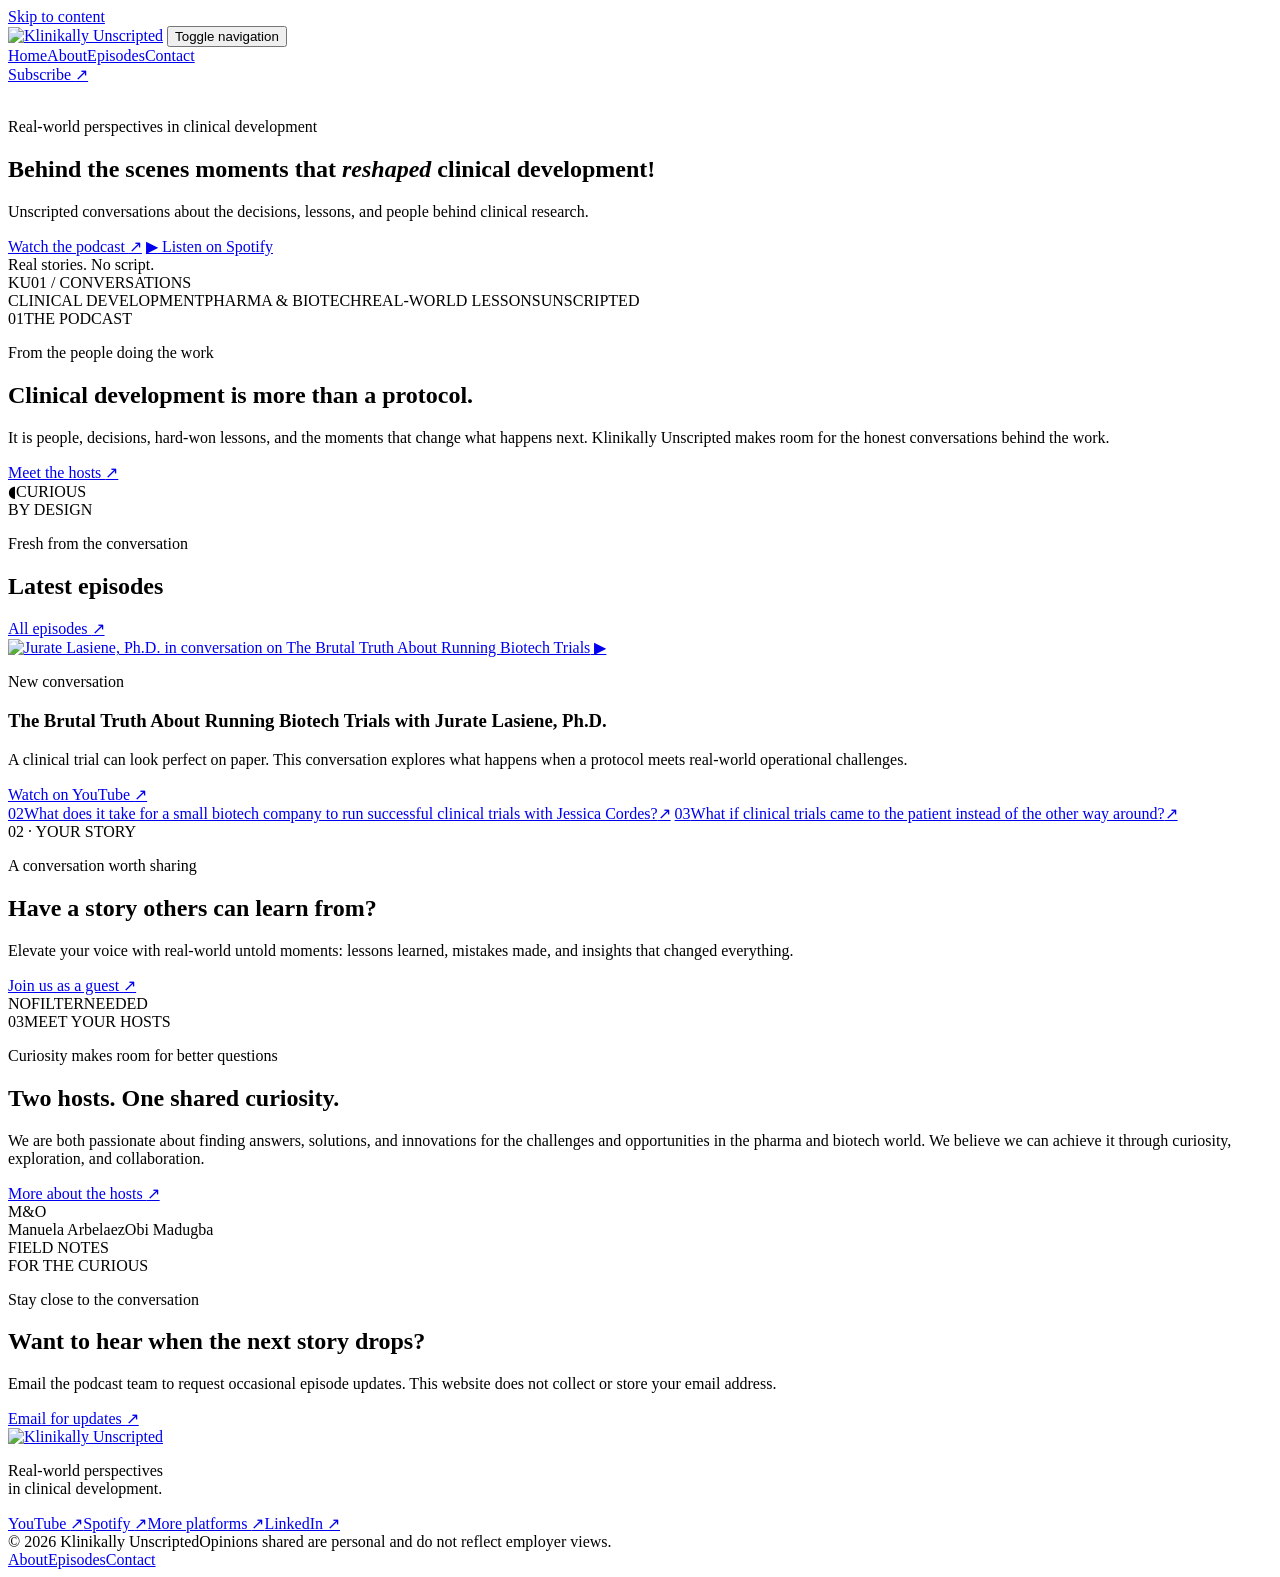
==== docs/index.html @ c27f8a80 "Place static site in Pages docs source" ====
<!doctype html>
<html lang="en">
<head>
  <meta charset="utf-8">
  <meta name="viewport" content="width=device-width, initial-scale=1">
  <title>Klinikally Unscripted | Real-World Clinical Development</title>
  <meta name="description" content="Behind the scenes moments that reshaped clinical development. Listen to real-world conversations from Klinikally Unscripted.">
  <meta name="keywords" content="clinical development podcast, clinical trials, biotech, pharma, real-world insights">
  <meta name="theme-color" content="#0b0b0a">
  <meta name="robots" content="noindex,follow">
  <link rel="canonical" href="https://klinikallyunscripted.com/">
  <link rel="icon" type="image/png" href="/klinikallyunscripted-pages/assets/klinikally-logo.png">
  <link rel="preconnect" href="https://fonts.googleapis.com">
  <link rel="preconnect" href="https://fonts.gstatic.com" crossorigin>
  <link href="https://fonts.googleapis.com/css2?family=Roboto+Slab:ital,wght@0,500;0,600;1,500&family=Roboto:wght@400;500;700&family=Space+Grotesk:wght@400;500;600;700&display=swap" rel="stylesheet">
  <link rel="stylesheet" href="/klinikallyunscripted-pages/assets/site.css">
  <meta property="og:type" content="website">
  <meta property="og:title" content="Klinikally Unscripted | Real-World Clinical Development">
  <meta property="og:description" content="Behind the scenes moments that reshaped clinical development.">
  <meta property="og:url" content="https://klinikallyunscripted.com/">
  <meta property="og:site_name" content="Klinikally Unscripted">
  <meta property="og:image" content="https://klinikallyunscripted.com/assets/klinikally-wordmark.png">
  <meta name="twitter:card" content="summary_large_image">
  <meta name="twitter:title" content="Klinikally Unscripted | Real-World Clinical Development">
  <meta name="twitter:description" content="Behind the scenes moments that reshaped clinical development.">
  <meta name="twitter:image" content="https://klinikallyunscripted.com/assets/klinikally-wordmark.png">
  <script type="application/ld+json">
    {"@context":"https://schema.org","@type":"PodcastSeries","name":"Klinikally Unscripted","description":"Real-world perspectives on pharma, biotech, and clinical development.","url":"https://klinikallyunscripted.com/","sameAs":["https://www.youtube.com/@klinikallyunscripted","https://open.spotify.com/episode/0exE9K31Cg3pl8VIpCeLCe?si=aVEsGdhORkiQsK6DX4MzBw","https://linktr.ee/klinikallyunscripted"]}
  </script>
</head>
<body>
  <a class="skip-link" href="#main">Skip to content</a>
  <header class="site-header">
    <a class="brand" href="/klinikallyunscripted-pages/" aria-label="Klinikally Unscripted home"><img src="/klinikallyunscripted-pages/assets/klinikally-wordmark.png" alt="Klinikally Unscripted" width="205" height="61"></a>
    <button class="menu-toggle" type="button" aria-expanded="false" aria-controls="main-nav"><span></span><span></span><span></span><span class="sr-only">Toggle navigation</span></button>
    <nav id="main-nav" class="main-nav" aria-label="Main navigation">
      <a class="active" href="/klinikallyunscripted-pages/" aria-current="page">Home</a><a href="/klinikallyunscripted-pages/about/">About</a><a href="/klinikallyunscripted-pages/episodes/">Episodes</a><a href="/klinikallyunscripted-pages/contact/">Contact</a>
    </nav>
    <a class="header-cta" href="https://linktr.ee/klinikallyunscripted" target="_blank" rel="noopener noreferrer">Subscribe <span aria-hidden="true">↗</span></a>
  </header>

  <main id="main">
    <section class="hero">
      <img class="hero-art" src="/klinikallyunscripted-pages/assets/hero-editorial.webp" alt="" aria-hidden="true">
      <div class="hero-shade" aria-hidden="true"></div>
      <div class="hero-content">
        <p class="eyebrow"><span class="eyebrow-dot"></span> Real-world perspectives in clinical development</p>
        <h1>Behind the scenes moments that <em>reshaped</em> clinical development!</h1>
        <p class="hero-copy">Unscripted conversations about the decisions, lessons, and people behind clinical research.</p>
        <div class="hero-actions">
          <a class="button button-orange" href="https://www.youtube.com/@klinikallyunscripted" target="_blank" rel="noopener noreferrer">Watch the podcast <span aria-hidden="true">↗</span></a>
          <a class="button button-outline" href="https://open.spotify.com/episode/0exE9K31Cg3pl8VIpCeLCe?si=aVEsGdhORkiQsK6DX4MzBw" target="_blank" rel="noopener noreferrer"><span class="play-mark" aria-hidden="true">▶</span> Listen on Spotify</a>
        </div>
        <div class="hero-note"><span class="note-line"></span><span>Real stories. No script.</span></div>
      </div>
      <div class="hero-index" aria-hidden="true"><span>KU</span><span>01 / CONVERSATIONS</span></div>
    </section>

    <section class="ticker" aria-label="Podcast themes"><span>CLINICAL DEVELOPMENT</span><i></i><span>PHARMA &amp; BIOTECH</span><i></i><span>REAL-WORLD LESSONS</span><i></i><span>UNSCRIPTED</span></section>

    <section class="intro section-wrap">
      <div class="section-marker"><span>01</span><span>THE PODCAST</span></div>
      <div class="intro-copy">
        <p class="eyebrow eyebrow-dark">From the people doing the work</p>
        <h2>Clinical development is more than a protocol.</h2>
        <p>It is people, decisions, hard-won lessons, and the moments that change what happens next. Klinikally Unscripted makes room for the honest conversations behind the work.</p>
        <a class="text-link" href="/klinikallyunscripted-pages/about/">Meet the hosts <span aria-hidden="true">↗</span></a>
      </div>
      <div class="intro-stamp"><span class="stamp-mic" aria-hidden="true">◖</span><span>CURIOUS<br>BY DESIGN</span></div>
    </section>

    <section class="episodes-preview section-wrap">
      <div class="section-heading">
        <div><p class="eyebrow eyebrow-dark">Fresh from the conversation</p><h2>Latest episodes</h2></div>
        <a class="text-link" href="/klinikallyunscripted-pages/episodes/">All episodes <span aria-hidden="true">↗</span></a>
      </div>
      <div class="episode-feature">
        <a class="episode-thumb" href="https://www.youtube.com/watch?v=xyKVyYSkg3A" target="_blank" rel="noopener noreferrer" aria-label="Watch The Brutal Truth About Running Biotech Trials">
          <img src="https://i.ytimg.com/vi/xyKVyYSkg3A/hq720.jpg" alt="Jurate Lasiene, Ph.D. in conversation on The Brutal Truth About Running Biotech Trials" loading="lazy">
          <span class="thumb-play" aria-hidden="true">▶</span>
        </a>
        <div class="episode-feature-copy"><p class="episode-kicker"><span class="live-dot"></span> New conversation</p><h3>The Brutal Truth About Running Biotech Trials <span class="episode-guest">with Jurate Lasiene, Ph.D.</span></h3><p>A clinical trial can look perfect on paper. This conversation explores what happens when a protocol meets real-world operational challenges.</p><a class="button button-dark" href="https://www.youtube.com/watch?v=xyKVyYSkg3A" target="_blank" rel="noopener noreferrer">Watch on YouTube <span aria-hidden="true">↗</span></a></div>
      </div>
      <div class="episode-list">
        <a href="https://www.youtube.com/watch?v=8nDSqWGIu8U" target="_blank" rel="noopener noreferrer"><span class="episode-no">02</span><span>What does it take for a small biotech company to run successful clinical trials with Jessica Cordes?</span><span class="episode-arrow" aria-hidden="true">↗</span></a>
        <a href="https://www.youtube.com/watch?v=az63s2MSYc4" target="_blank" rel="noopener noreferrer"><span class="episode-no">03</span><span>What if clinical trials came to the patient instead of the other way around?</span><span class="episode-arrow" aria-hidden="true">↗</span></a>
      </div>
    </section>

    <section class="guest-band">
      <div class="guest-number">02 <span>·</span> YOUR STORY</div>
      <div class="guest-band-copy"><p class="eyebrow">A conversation worth sharing</p><h2>Have a story others can learn from?</h2><p>Elevate your voice with real-world untold moments: lessons learned, mistakes made, and insights that changed everything.</p><a class="button button-paper" href="mailto:podcastguest@klinikallyunscripted.com?subject=Klinikally%20Unscripted%20guest%20story">Join us as a guest <span aria-hidden="true">↗</span></a></div>
      <div class="guest-band-mark" aria-hidden="true"><span>NO</span><span>FILTER</span><span>NEEDED</span></div>
    </section>

    <section class="hosts-strip section-wrap">
      <div class="section-marker"><span>03</span><span>MEET YOUR HOSTS</span></div>
      <div class="hosts-intro"><p class="eyebrow eyebrow-dark">Curiosity makes room for better questions</p><h2>Two hosts. One shared curiosity.</h2><p>We are both passionate about finding answers, solutions, and innovations for the challenges and opportunities in the pharma and biotech world. We believe we can achieve it through curiosity, exploration, and collaboration.</p><a class="text-link" href="/klinikallyunscripted-pages/about/">More about the hosts <span aria-hidden="true">↗</span></a></div>
    <div class="host-signatures"><span class="host-initial">M</span><span class="host-amp">&amp;</span><span class="host-initial host-initial-dark">O</span><div class="host-names"><span>Manuela Arbelaez</span><span>Obi Madugba</span></div></div>
  </section>

  <section class="newsletter section-wrap" id="newsletter">
    <div class="newsletter-art"><img src="/klinikallyunscripted-pages/assets/newsletter-editorial.webp" alt="" aria-hidden="true" loading="lazy"><span class="newsletter-art-label">FIELD NOTES<br>FOR THE CURIOUS</span></div>
    <div class="newsletter-copy">
      <p class="eyebrow">Stay close to the conversation</p>
      <h2>Want to hear when the next story drops?</h2>
      <p>Email the podcast team to request occasional episode updates. This website does not collect or store your email address.</p>
      <a class="button button-orange" href="mailto:podcastguest@klinikallyunscripted.com?subject=Klinikally%20Unscripted%20updates">Email for updates <span aria-hidden="true">↗</span></a>
    </div>
  </section>
  </main>

  <footer class="site-footer">
    <div class="footer-top"><a class="footer-brand" href="/klinikallyunscripted-pages/" aria-label="Klinikally Unscripted home"><img src="/klinikallyunscripted-pages/assets/klinikally-logo.png" alt="Klinikally Unscripted" width="180" height="53"></a><p>Real-world perspectives<br>in clinical development.</p><div class="footer-social"><a href="https://www.youtube.com/@klinikallyunscripted" target="_blank" rel="noopener noreferrer">YouTube <span aria-hidden="true">↗</span></a><a href="https://open.spotify.com/episode/0exE9K31Cg3pl8VIpCeLCe?si=aVEsGdhORkiQsK6DX4MzBw" target="_blank" rel="noopener noreferrer">Spotify <span aria-hidden="true">↗</span></a><a href="https://linktr.ee/klinikallyunscripted" target="_blank" rel="noopener noreferrer">More platforms <span aria-hidden="true">↗</span></a><a href="https://www.linkedin.com/in/obinnamadugba/" target="_blank" rel="noopener noreferrer">LinkedIn <span aria-hidden="true">↗</span></a></div></div>
    <div class="footer-bottom"><span>© <span data-year>2026</span> Klinikally Unscripted</span><span>Opinions shared are personal and do not reflect employer views.</span><nav aria-label="Footer navigation"><a href="/klinikallyunscripted-pages/about/">About</a><a href="/klinikallyunscripted-pages/episodes/">Episodes</a><a href="/klinikallyunscripted-pages/contact/">Contact</a></nav></div>
  </footer>
  <script src="/klinikallyunscripted-pages/assets/site.js" defer></script>
</body>
</html>
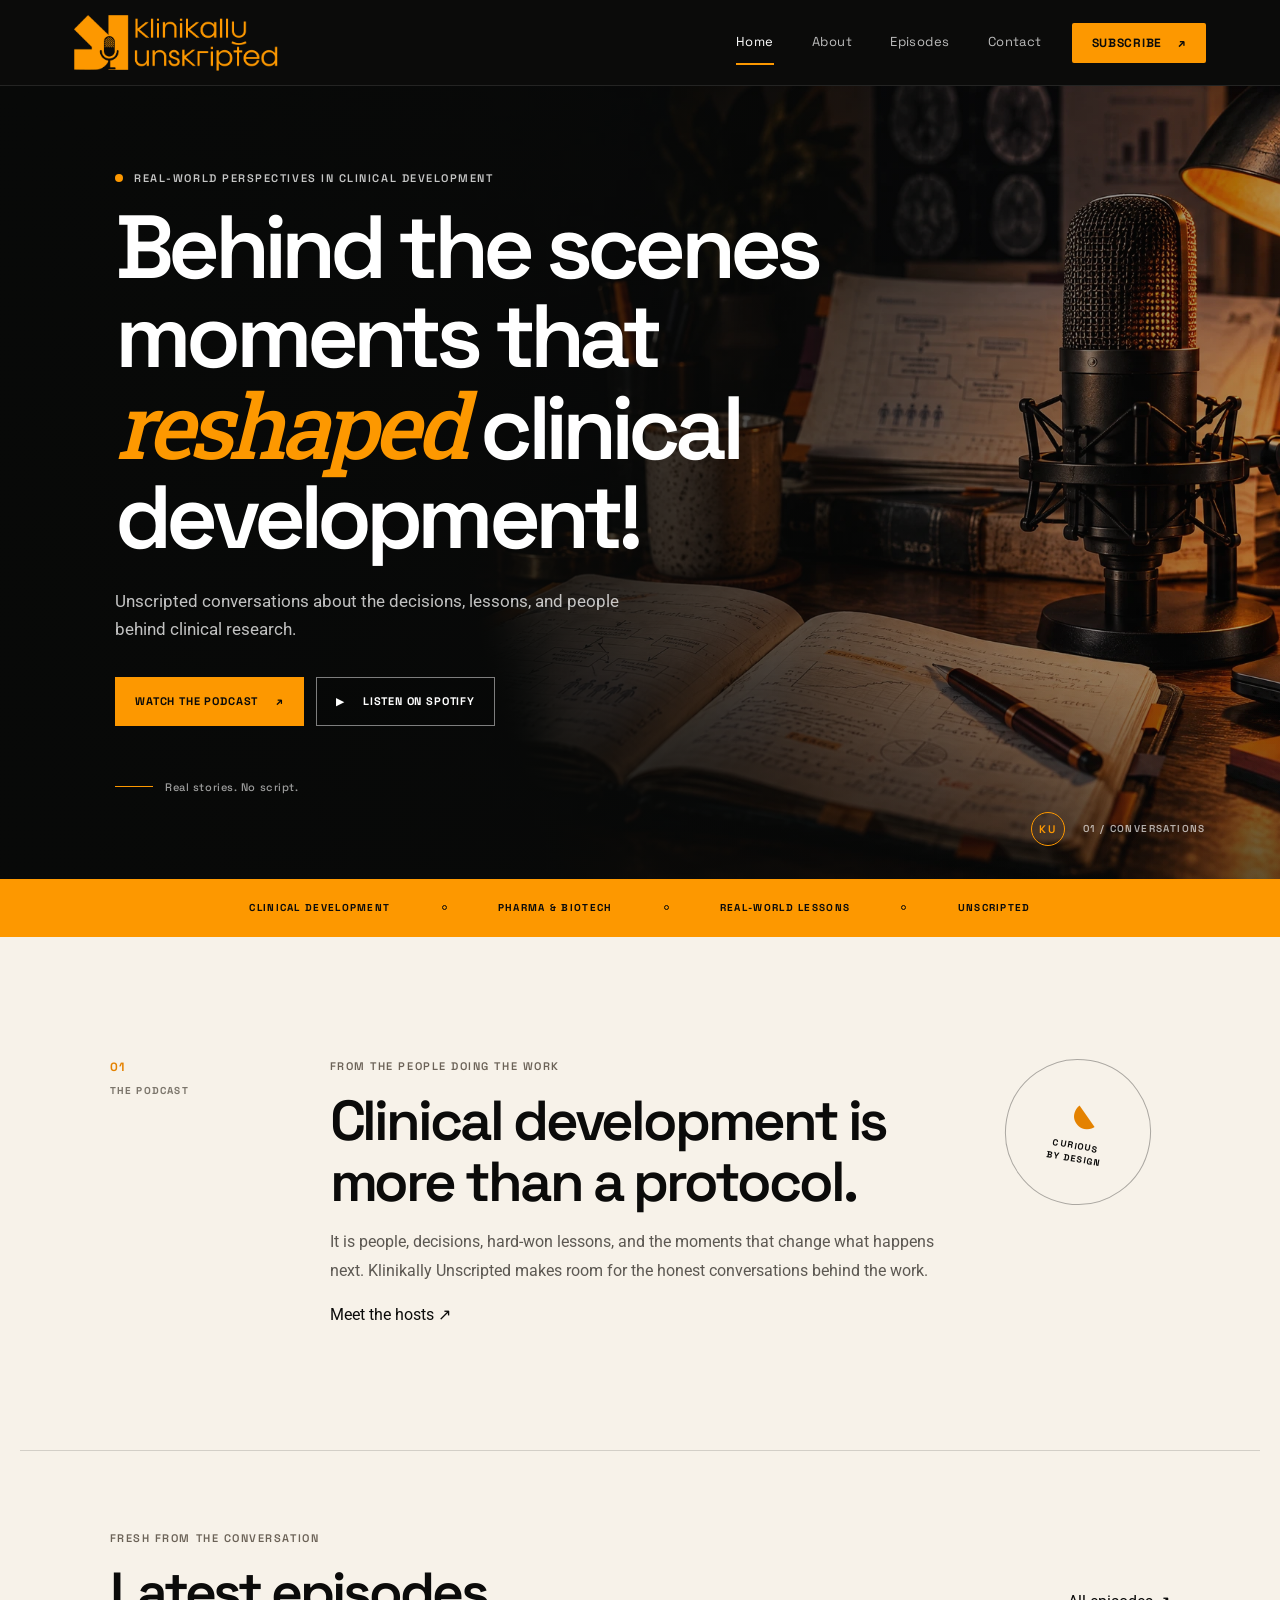
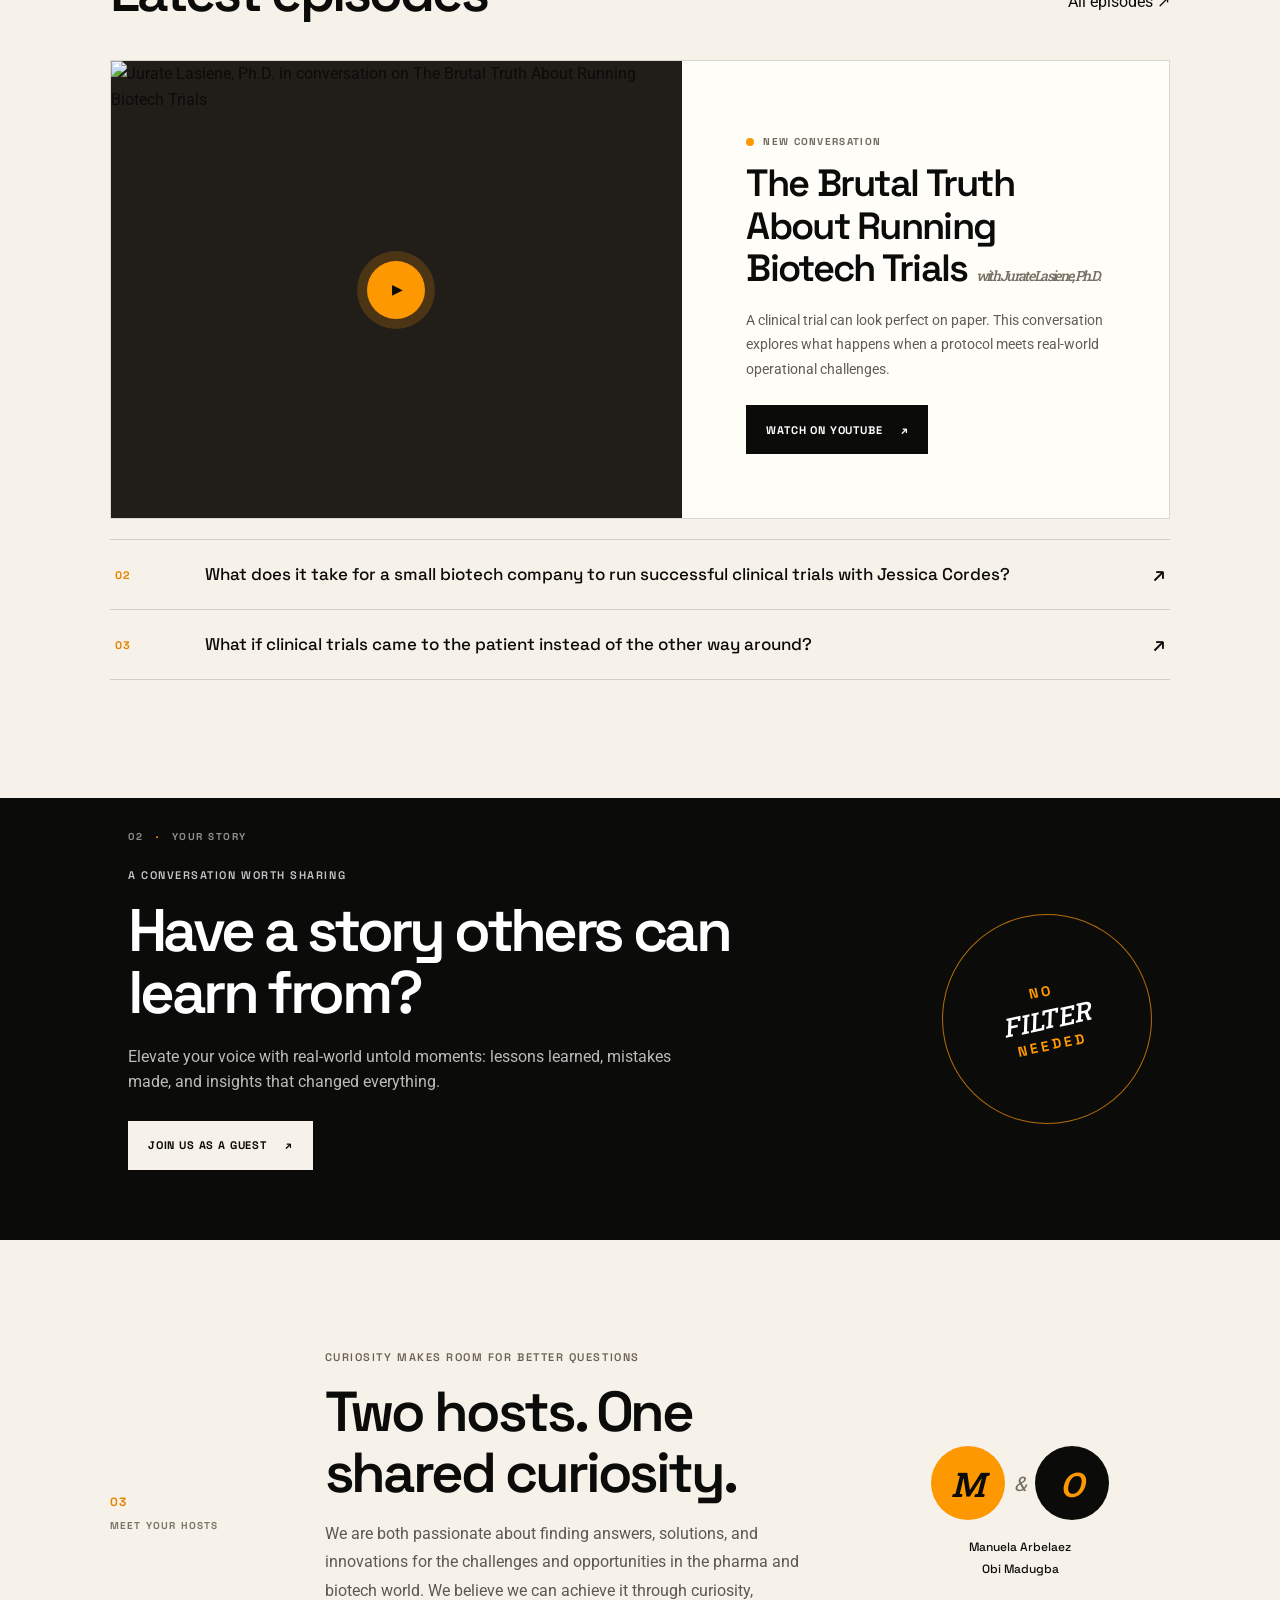
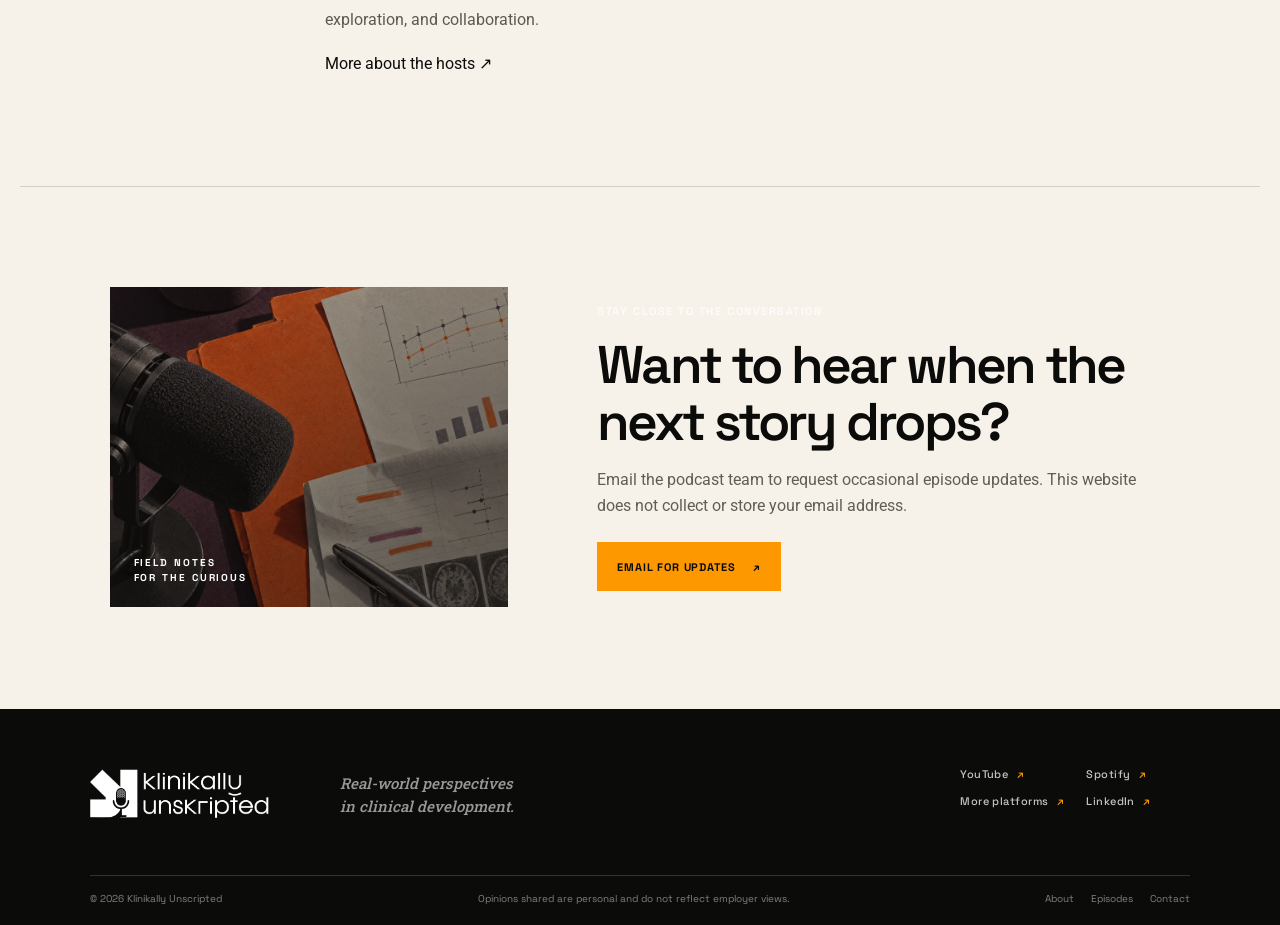
==== commit cb4d314c: "Prepare custom-domain root build" ====
--- a/docs/index.html
+++ b/docs/index.html
@@ -7,13 +7,13 @@
   <meta name="description" content="Behind the scenes moments that reshaped clinical development. Listen to real-world conversations from Klinikally Unscripted.">
   <meta name="keywords" content="clinical development podcast, clinical trials, biotech, pharma, real-world insights">
   <meta name="theme-color" content="#0b0b0a">
-  <meta name="robots" content="noindex,follow">
+  <meta name="robots" content="index,follow">
   <link rel="canonical" href="https://klinikallyunscripted.com/">
-  <link rel="icon" type="image/png" href="/klinikallyunscripted-pages/assets/klinikally-logo.png">
+  <link rel="icon" type="image/png" href="/assets/klinikally-logo.png">
   <link rel="preconnect" href="https://fonts.googleapis.com">
   <link rel="preconnect" href="https://fonts.gstatic.com" crossorigin>
   <link href="https://fonts.googleapis.com/css2?family=Roboto+Slab:ital,wght@0,500;0,600;1,500&family=Roboto:wght@400;500;700&family=Space+Grotesk:wght@400;500;600;700&display=swap" rel="stylesheet">
-  <link rel="stylesheet" href="/klinikallyunscripted-pages/assets/site.css">
+  <link rel="stylesheet" href="/assets/site.css">
   <meta property="og:type" content="website">
   <meta property="og:title" content="Klinikally Unscripted | Real-World Clinical Development">
   <meta property="og:description" content="Behind the scenes moments that reshaped clinical development.">
@@ -31,17 +31,17 @@
 <body>
   <a class="skip-link" href="#main">Skip to content</a>
   <header class="site-header">
-    <a class="brand" href="/klinikallyunscripted-pages/" aria-label="Klinikally Unscripted home"><img src="/klinikallyunscripted-pages/assets/klinikally-wordmark.png" alt="Klinikally Unscripted" width="205" height="61"></a>
+    <a class="brand" href="/" aria-label="Klinikally Unscripted home"><img src="/assets/klinikally-wordmark.png" alt="Klinikally Unscripted" width="205" height="61"></a>
     <button class="menu-toggle" type="button" aria-expanded="false" aria-controls="main-nav"><span></span><span></span><span></span><span class="sr-only">Toggle navigation</span></button>
     <nav id="main-nav" class="main-nav" aria-label="Main navigation">
-      <a class="active" href="/klinikallyunscripted-pages/" aria-current="page">Home</a><a href="/klinikallyunscripted-pages/about/">About</a><a href="/klinikallyunscripted-pages/episodes/">Episodes</a><a href="/klinikallyunscripted-pages/contact/">Contact</a>
+      <a class="active" href="/" aria-current="page">Home</a><a href="/about/">About</a><a href="/episodes/">Episodes</a><a href="/contact/">Contact</a>
     </nav>
     <a class="header-cta" href="https://linktr.ee/klinikallyunscripted" target="_blank" rel="noopener noreferrer">Subscribe <span aria-hidden="true">↗</span></a>
   </header>
 
   <main id="main">
     <section class="hero">
-      <img class="hero-art" src="/klinikallyunscripted-pages/assets/hero-editorial.webp" alt="" aria-hidden="true">
+      <img class="hero-art" src="/assets/hero-editorial.webp" alt="" aria-hidden="true">
       <div class="hero-shade" aria-hidden="true"></div>
       <div class="hero-content">
         <p class="eyebrow"><span class="eyebrow-dot"></span> Real-world perspectives in clinical development</p>
@@ -64,7 +64,7 @@
         <p class="eyebrow eyebrow-dark">From the people doing the work</p>
         <h2>Clinical development is more than a protocol.</h2>
         <p>It is people, decisions, hard-won lessons, and the moments that change what happens next. Klinikally Unscripted makes room for the honest conversations behind the work.</p>
-        <a class="text-link" href="/klinikallyunscripted-pages/about/">Meet the hosts <span aria-hidden="true">↗</span></a>
+        <a class="text-link" href="/about/">Meet the hosts <span aria-hidden="true">↗</span></a>
       </div>
       <div class="intro-stamp"><span class="stamp-mic" aria-hidden="true">◖</span><span>CURIOUS<br>BY DESIGN</span></div>
     </section>
@@ -72,7 +72,7 @@
     <section class="episodes-preview section-wrap">
       <div class="section-heading">
         <div><p class="eyebrow eyebrow-dark">Fresh from the conversation</p><h2>Latest episodes</h2></div>
-        <a class="text-link" href="/klinikallyunscripted-pages/episodes/">All episodes <span aria-hidden="true">↗</span></a>
+        <a class="text-link" href="/episodes/">All episodes <span aria-hidden="true">↗</span></a>
       </div>
       <div class="episode-feature">
         <a class="episode-thumb" href="https://www.youtube.com/watch?v=xyKVyYSkg3A" target="_blank" rel="noopener noreferrer" aria-label="Watch The Brutal Truth About Running Biotech Trials">
@@ -95,12 +95,12 @@
 
     <section class="hosts-strip section-wrap">
       <div class="section-marker"><span>03</span><span>MEET YOUR HOSTS</span></div>
-      <div class="hosts-intro"><p class="eyebrow eyebrow-dark">Curiosity makes room for better questions</p><h2>Two hosts. One shared curiosity.</h2><p>We are both passionate about finding answers, solutions, and innovations for the challenges and opportunities in the pharma and biotech world. We believe we can achieve it through curiosity, exploration, and collaboration.</p><a class="text-link" href="/klinikallyunscripted-pages/about/">More about the hosts <span aria-hidden="true">↗</span></a></div>
+      <div class="hosts-intro"><p class="eyebrow eyebrow-dark">Curiosity makes room for better questions</p><h2>Two hosts. One shared curiosity.</h2><p>We are both passionate about finding answers, solutions, and innovations for the challenges and opportunities in the pharma and biotech world. We believe we can achieve it through curiosity, exploration, and collaboration.</p><a class="text-link" href="/about/">More about the hosts <span aria-hidden="true">↗</span></a></div>
     <div class="host-signatures"><span class="host-initial">M</span><span class="host-amp">&amp;</span><span class="host-initial host-initial-dark">O</span><div class="host-names"><span>Manuela Arbelaez</span><span>Obi Madugba</span></div></div>
   </section>
 
   <section class="newsletter section-wrap" id="newsletter">
-    <div class="newsletter-art"><img src="/klinikallyunscripted-pages/assets/newsletter-editorial.webp" alt="" aria-hidden="true" loading="lazy"><span class="newsletter-art-label">FIELD NOTES<br>FOR THE CURIOUS</span></div>
+    <div class="newsletter-art"><img src="/assets/newsletter-editorial.webp" alt="" aria-hidden="true" loading="lazy"><span class="newsletter-art-label">FIELD NOTES<br>FOR THE CURIOUS</span></div>
     <div class="newsletter-copy">
       <p class="eyebrow">Stay close to the conversation</p>
       <h2>Want to hear when the next story drops?</h2>
@@ -111,9 +111,9 @@
   </main>
 
   <footer class="site-footer">
-    <div class="footer-top"><a class="footer-brand" href="/klinikallyunscripted-pages/" aria-label="Klinikally Unscripted home"><img src="/klinikallyunscripted-pages/assets/klinikally-logo.png" alt="Klinikally Unscripted" width="180" height="53"></a><p>Real-world perspectives<br>in clinical development.</p><div class="footer-social"><a href="https://www.youtube.com/@klinikallyunscripted" target="_blank" rel="noopener noreferrer">YouTube <span aria-hidden="true">↗</span></a><a href="https://open.spotify.com/episode/0exE9K31Cg3pl8VIpCeLCe?si=aVEsGdhORkiQsK6DX4MzBw" target="_blank" rel="noopener noreferrer">Spotify <span aria-hidden="true">↗</span></a><a href="https://linktr.ee/klinikallyunscripted" target="_blank" rel="noopener noreferrer">More platforms <span aria-hidden="true">↗</span></a><a href="https://www.linkedin.com/in/obinnamadugba/" target="_blank" rel="noopener noreferrer">LinkedIn <span aria-hidden="true">↗</span></a></div></div>
-    <div class="footer-bottom"><span>© <span data-year>2026</span> Klinikally Unscripted</span><span>Opinions shared are personal and do not reflect employer views.</span><nav aria-label="Footer navigation"><a href="/klinikallyunscripted-pages/about/">About</a><a href="/klinikallyunscripted-pages/episodes/">Episodes</a><a href="/klinikallyunscripted-pages/contact/">Contact</a></nav></div>
+    <div class="footer-top"><a class="footer-brand" href="/" aria-label="Klinikally Unscripted home"><img src="/assets/klinikally-logo.png" alt="Klinikally Unscripted" width="180" height="53"></a><p>Real-world perspectives<br>in clinical development.</p><div class="footer-social"><a href="https://www.youtube.com/@klinikallyunscripted" target="_blank" rel="noopener noreferrer">YouTube <span aria-hidden="true">↗</span></a><a href="https://open.spotify.com/episode/0exE9K31Cg3pl8VIpCeLCe?si=aVEsGdhORkiQsK6DX4MzBw" target="_blank" rel="noopener noreferrer">Spotify <span aria-hidden="true">↗</span></a><a href="https://linktr.ee/klinikallyunscripted" target="_blank" rel="noopener noreferrer">More platforms <span aria-hidden="true">↗</span></a><a href="https://www.linkedin.com/in/obinnamadugba/" target="_blank" rel="noopener noreferrer">LinkedIn <span aria-hidden="true">↗</span></a></div></div>
+    <div class="footer-bottom"><span>© <span data-year>2026</span> Klinikally Unscripted</span><span>Opinions shared are personal and do not reflect employer views.</span><nav aria-label="Footer navigation"><a href="/about/">About</a><a href="/episodes/">Episodes</a><a href="/contact/">Contact</a></nav></div>
   </footer>
-  <script src="/klinikallyunscripted-pages/assets/site.js" defer></script>
+  <script src="/assets/site.js" defer></script>
 </body>
 </html>
--- a/assets/site.css
+++ b/assets/site.css
@@ -0,0 +1,190 @@
+/* Klinikally Unscripted — editorial styling using the original orange/charcoal brand palette. */
+:root{--ink:#0b0b0a;--ink-soft:#171715;--paper:#f7f2e9;--paper-bright:#fffdf8;--orange:#fd9800;--orange-deep:#e48200;--plum:#a860a6;--muted:#69655f;--line:rgba(11,11,10,.15);--white:#fff;--max:1240px;--sans:'Roboto','Arial',sans-serif;--display:'Space Grotesk','Arial',sans-serif;--serif:'Roboto Slab',Georgia,serif}
+*{box-sizing:border-box}
+html{scroll-behavior:smooth;scroll-padding-top:86px}
+body{margin:0;background:var(--paper);color:var(--ink);font-family:var(--sans);font-size:16px;line-height:1.6;-webkit-font-smoothing:antialiased}
+img{max-width:100%;display:block}
+a{color:inherit;text-decoration:none}
+button,input{font:inherit}
+button,a{-webkit-tap-highlight-color:transparent}
+::selection{background:var(--orange);color:var(--ink)}
+.sr-only{position:absolute;width:1px;height:1px;padding:0;margin:-1px;overflow:hidden;clip:rect(0,0,0,0);white-space:nowrap;border:0}
+.skip-link{position:absolute;top:-80px;left:20px;z-index:100;background:var(--orange);padding:12px 18px;color:var(--ink);font-weight:700}
+.skip-link:focus{top:16px}
+.site-header{height:86px;padding:0 clamp(22px,5.8vw,92px);background:var(--ink);display:flex;align-items:center;justify-content:space-between;gap:30px;position:sticky;top:0;z-index:20;border-bottom:1px solid rgba(255,255,255,.1)}
+.brand{display:block;width:205px;flex:0 0 auto}.brand img{width:100%;height:auto;max-height:61px;object-fit:contain;object-position:left center}
+.main-nav{display:flex;align-items:center;gap:clamp(22px,3vw,46px);margin-left:auto}
+.main-nav a{font-family:var(--display);font-size:13px;letter-spacing:.03em;color:rgba(255,255,255,.73);transition:color .2s ease;position:relative}
+.main-nav a:hover,.main-nav a.active{color:var(--white)}
+.main-nav a.active:after{content:"";position:absolute;left:0;right:0;bottom:-12px;height:2px;background:var(--orange)}
+.header-cta{display:inline-flex;align-items:center;gap:16px;padding:12px 20px;border-radius:2px;background:var(--orange);color:var(--ink);font:700 12px var(--display);letter-spacing:.06em;text-transform:uppercase;transition:background .2s ease,transform .2s ease}
+.header-cta:hover{background:#ffb23d;transform:translateY(-2px)}
+.menu-toggle{display:none;background:transparent;border:0;color:var(--white);padding:8px}
+.hero{position:relative;min-height:min(700px,calc(100vh - 86px));background:var(--ink);color:var(--white);display:flex;align-items:center;overflow:hidden;padding:85px clamp(22px,9vw,140px)}
+.hero-art{position:absolute;inset:0;width:100%;height:100%;object-fit:cover;object-position:center;opacity:.79}
+.hero-shade{position:absolute;inset:0;background:linear-gradient(90deg,rgba(8,9,8,.98) 0%,rgba(8,9,8,.90) 35%,rgba(8,9,8,.4) 72%,rgba(8,9,8,.12) 100%),linear-gradient(0deg,rgba(8,9,8,.46),transparent 30%)}
+.hero-content{position:relative;z-index:1;max-width:730px}
+.eyebrow{display:flex;align-items:center;gap:11px;margin:0 0 18px;color:rgba(255,255,255,.77);font:600 11px var(--display);letter-spacing:.14em;text-transform:uppercase}
+.eyebrow-dark{color:#6b6257}
+.eyebrow-dot,.live-dot{width:8px;height:8px;border-radius:50%;display:inline-block;background:var(--orange);flex:0 0 auto}
+.hero h1,.page-hero h1{margin:0;font:600 clamp(48px,7vw,91px)/.99 var(--display);letter-spacing:-.065em;max-width:780px}
+.hero h1 em,.page-hero h1 em{font-family:var(--serif);font-weight:500;letter-spacing:-.06em;color:var(--orange)}
+.hero-copy{max-width:505px;margin:25px 0 0;color:rgba(255,255,255,.75);font-size:17px;line-height:1.65}
+.hero-actions{display:flex;flex-wrap:wrap;gap:12px;margin-top:34px}
+.button{display:inline-flex;align-items:center;justify-content:center;gap:18px;min-height:49px;padding:13px 19px;font:700 11px var(--display);text-transform:uppercase;letter-spacing:.075em;border:1px solid transparent;transition:transform .2s ease,background .2s ease,color .2s ease,border-color .2s ease}
+.button:hover{transform:translateY(-2px)}
+.button-orange{background:var(--orange);color:var(--ink)}.button-orange:hover{background:#ffb23d}
+.button-outline{color:var(--white);border-color:rgba(255,255,255,.48);background:rgba(0,0,0,.15)}.button-outline:hover{border-color:var(--orange);color:var(--orange)}
+.button-dark{background:var(--ink);color:var(--white)}.button-dark:hover{background:#33312d}
+.button-paper{background:var(--paper);color:var(--ink)}.button-paper:hover{background:var(--white)}
+.play-mark{font-size:10px}
+.hero-note{display:flex;align-items:center;gap:12px;margin-top:54px;color:rgba(255,255,255,.6);font:500 11px var(--display);letter-spacing:.05em}
+.note-line{width:38px;height:1px;background:var(--orange)}
+.hero-index{position:absolute;right:clamp(22px,5.8vw,92px);bottom:33px;display:flex;align-items:center;gap:18px;color:rgba(255,255,255,.66);font:600 10px var(--display);letter-spacing:.14em}
+.hero-index span:first-child{display:grid;place-items:center;width:34px;height:34px;border:1px solid var(--orange);border-radius:50%;color:var(--orange);font-size:11px}
+.ticker{min-height:58px;background:var(--orange);display:flex;align-items:center;justify-content:center;gap:clamp(16px,4vw,58px);padding:15px 22px;overflow:hidden;color:var(--ink);font:700 10px var(--display);letter-spacing:.13em;white-space:nowrap}
+.ticker i{width:5px;height:5px;border:1px solid var(--ink);border-radius:50%;flex:0 0 auto}
+.section-wrap{max-width:var(--max);padding-left:clamp(24px,7vw,100px);padding-right:clamp(24px,7vw,100px);margin:0 auto}
+.intro{display:grid;grid-template-columns:170px 1fr 165px;gap:50px;align-items:start;padding-top:122px;padding-bottom:122px}
+.section-marker{display:flex;flex-direction:column;gap:9px;color:#7b756b;font:700 10px var(--display);letter-spacing:.12em}
+.section-marker span:first-child{color:var(--orange-deep);font-size:12px}
+.intro-copy{max-width:650px}
+.intro-copy h2,.section-heading h2,.hosts-intro h2,.newsletter-copy h2,.about-story-copy h2,.closing-cta h2,.contact-copy h2{margin:0;font:600 clamp(34px,4.4vw,58px)/1.08 var(--display);letter-spacing:-.055em}
+.intro-copy>p:not(.eyebrow),.hosts-intro>p:not(.eyebrow),.about-story-copy>p:not(.eyebrow),.contact-copy>p:not(.eyebrow){max-width:620px;color:#5c5852;font-size:16px;line-height:1.8}
+.intro-copy .text-link{margin-top:14px}
+.intro-stamp{width:146px;height:146px;border:1px solid rgba(11,11,10,.32);border-radius:50%;display:flex;flex-direction:column;justify-content:center;align-items:center;transform:rotate(10deg);font:700 9px/1.4 var(--display);letter-spacing:.14em;text-align:center}
+.stamp-mic{font:34px var(--serif);color:var(--orange-deep);line-height:1;margin-bottom:7px;transform:rotate(-45deg)}
+.episodes-preview{padding-top:80px;padding-bottom:118px;border-top:1px solid var(--line)}
+.section-heading{display:flex;justify-content:space-between;align-items:flex-end;gap:30px;margin-bottom:38px}
+.section-heading h2{font-size:clamp(36px,4.4vw,55px)}
+.section-heading>.text-link{margin-bottom:7px}
+.episode-feature{display:grid;grid-template-columns:1.08fr .92fr;background:var(--paper-bright);border:1px solid var(--line);min-height:335px}
+.episode-thumb,.episode-card-image{position:relative;display:block;overflow:hidden;background:#211e19}
+.episode-thumb img,.episode-card-image img{width:100%;height:100%;object-fit:cover;transition:transform .6s cubic-bezier(.2,.6,.25,1)}
+.episode-thumb:hover img,.episode-card-image:hover img{transform:scale(1.035)}
+.thumb-play{position:absolute;left:50%;top:50%;width:58px;height:58px;border-radius:50%;display:grid;place-items:center;transform:translate(-50%,-50%);background:var(--orange);color:var(--ink);font-size:14px;padding-left:3px;box-shadow:0 0 0 10px rgba(253,152,0,.19)}
+.episode-feature-copy{padding:clamp(28px,5vw,64px);align-self:center}
+.episode-kicker{display:flex;align-items:center;gap:9px;color:#716a60;font:700 10px var(--display);letter-spacing:.13em;text-transform:uppercase}
+.episode-feature-copy h3{margin:14px 0 8px;font:600 clamp(25px,3vw,38px)/1.12 var(--display);letter-spacing:-.045em}
+.episode-guest{color:#776e62;font:italic 500 14px var(--serif)}
+.episode-feature-copy>p:not(.episode-kicker):not(.episode-guest){max-width:480px;color:#615c55;font-size:14px;line-height:1.75;margin:18px 0 24px}
+.episode-list{margin-top:20px;border-top:1px solid var(--line)}
+.episode-list>a{display:grid;grid-template-columns:70px 1fr 25px;gap:20px;align-items:center;padding:20px 5px;border-bottom:1px solid var(--line);font:500 17px/1.45 var(--display);transition:padding .2s ease,color .2s ease}
+.episode-list>a:hover{padding-left:12px;color:var(--orange-deep)}
+.episode-no{color:var(--orange-deep);font:700 11px var(--display);letter-spacing:.1em}
+.episode-arrow{font-size:20px;text-align:right}
+.guest-band{position:relative;overflow:hidden;min-height:375px;background:var(--ink);color:var(--white);display:grid;grid-template-columns:1fr minmax(250px,380px);align-items:center;padding:70px clamp(24px,10vw,145px)}
+.guest-band-copy{max-width:650px;position:relative;z-index:1}
+.guest-band-copy h2{margin:0;font:600 clamp(35px,5vw,60px)/1.03 var(--display);letter-spacing:-.06em}
+.guest-band-copy>p:not(.eyebrow){max-width:550px;color:rgba(255,255,255,.72);margin:20px 0 26px}
+.guest-number{position:absolute;top:32px;left:clamp(24px,10vw,145px);font:700 10px var(--display);letter-spacing:.15em;color:rgba(255,255,255,.54)}
+.guest-number span{color:var(--orange);padding:0 8px}
+.guest-band-mark{justify-self:end;display:flex;flex-direction:column;align-items:center;justify-content:center;width:210px;height:210px;border:1px solid rgba(253,152,0,.7);border-radius:50%;color:var(--orange);font:700 14px/1.4 var(--display);letter-spacing:.22em;transform:rotate(-12deg)}
+.guest-band-mark span:nth-child(2){font:italic 500 26px var(--serif);letter-spacing:0;color:var(--white)}
+.hosts-strip{display:grid;grid-template-columns:170px 1fr 300px;gap:45px;align-items:center;padding-top:110px;padding-bottom:110px}
+.hosts-intro h2{max-width:580px}
+.hosts-intro>p:not(.eyebrow){max-width:650px}
+.host-signatures{display:grid;grid-template-columns:74px 30px 74px;align-items:center;justify-content:center;row-gap:17px}
+.host-initial{width:74px;height:74px;border-radius:50%;display:grid;place-items:center;background:var(--orange);color:var(--ink);font:600 34px var(--serif);font-style:italic}
+.host-initial-dark{background:var(--ink);color:var(--orange)}
+.host-amp{text-align:center;color:#777064;font:italic 20px var(--serif)}
+.host-names{grid-column:1/4;display:flex;flex-direction:column;text-align:center;font:500 12px/1.8 var(--display)}
+.newsletter{display:grid;grid-template-columns:minmax(280px,.82fr) 1.18fr;gap:clamp(35px,7vw,98px);align-items:center;padding-top:100px;padding-bottom:102px;border-top:1px solid var(--line)}
+.newsletter-art{min-height:320px;position:relative;overflow:hidden;background:var(--ink)}
+.newsletter-art img{position:absolute;inset:0;width:100%;height:100%;object-fit:cover;opacity:.8}
+.newsletter-art:after{content:"";position:absolute;inset:0;background:linear-gradient(145deg,rgba(8,8,8,.04),rgba(8,8,8,.55))}
+.newsletter-art-label{position:absolute;z-index:1;bottom:22px;left:24px;color:var(--white);font:700 10px/1.5 var(--display);letter-spacing:.19em}
+.newsletter-copy{max-width:570px}
+.newsletter-copy h2{max-width:550px;font-size:clamp(36px,4.4vw,53px)}
+.newsletter-copy>p:not(.eyebrow){color:#625c54;margin:17px 0 24px}
+.newsletter-form{display:grid;grid-template-columns:1fr auto;gap:12px}
+.newsletter-form>input[type=email]{min-width:0;height:51px;padding:0 16px;background:transparent;border:1px solid rgba(11,11,10,.35);border-radius:0;color:var(--ink);outline:none}
+.newsletter-form>input[type=email]:focus{border-color:var(--orange-deep);box-shadow:0 0 0 3px rgba(253,152,0,.18)}
+.newsletter-form button{grid-column:2;grid-row:1}
+.consent-line{grid-column:1/-1;display:flex;align-items:flex-start;gap:9px;color:#615c55;font-size:12px;line-height:1.45}
+.consent-line input{margin:2px 0 0;accent-color:var(--orange-deep)}
+.form-status{grid-column:1/-1;min-height:24px;margin:0;color:#625c54;font-size:12px;line-height:1.5}
+.form-status[data-state="success"]{color:#245b32}.form-status[data-state="error"]{color:#9b2b1b}
+.honeypot{position:absolute;left:-10000px;top:auto;width:1px;height:1px;overflow:hidden}
+.site-footer{background:var(--ink);color:var(--white);padding:58px clamp(24px,7vw,100px) 20px}
+.footer-top{max-width:var(--max);margin:0 auto;display:grid;grid-template-columns:200px 1fr 1.2fr;align-items:start;gap:50px;padding-bottom:53px}
+.footer-brand img{width:180px;height:auto;object-fit:contain}
+.footer-top>p{margin:5px 0;color:rgba(255,255,255,.58);font:italic 500 15px/1.5 var(--serif)}
+.footer-social{display:grid;grid-template-columns:1fr 1fr;gap:13px 22px;justify-self:end}
+.footer-social a{color:rgba(255,255,255,.76);font:500 11px var(--display);letter-spacing:.04em;transition:color .2s ease}
+.footer-social a:hover{color:var(--orange)}
+.footer-social span{color:var(--orange);padding-left:5px}
+.footer-bottom{max-width:var(--max);margin:0 auto;border-top:1px solid rgba(255,255,255,.16);padding-top:16px;display:flex;align-items:center;justify-content:space-between;gap:18px;color:rgba(255,255,255,.48);font:400 10px var(--display)}
+.footer-bottom nav{display:flex;gap:17px}.footer-bottom a:hover{color:var(--orange)}
+.page-hero{position:relative;min-height:430px;background:var(--ink);color:var(--white);display:flex;align-items:center;padding:76px clamp(24px,10vw,145px);overflow:hidden}
+.page-hero:before{content:"";position:absolute;inset:0;background:radial-gradient(circle at 76% 35%,rgba(253,152,0,.16),transparent 24%),linear-gradient(120deg,transparent 40%,rgba(255,255,255,.03) 40.2%,transparent 40.5%);pointer-events:none}
+.page-hero-inner{position:relative;z-index:1;max-width:800px}
+.page-hero h1{font-size:clamp(55px,8vw,94px)}
+.page-hero-copy{max-width:560px;color:rgba(255,255,255,.72);font-size:17px;margin:22px 0 0}
+.page-hero-index{position:absolute;right:clamp(24px,7vw,100px);bottom:29px;color:var(--orange);font:700 10px var(--display);letter-spacing:.15em}
+.page-hero-episodes:after,.page-hero-contact:after{content:"";position:absolute;right:9%;top:15%;width:min(30vw,300px);height:min(30vw,300px);border:1px solid rgba(253,152,0,.38);border-radius:50%;box-shadow:0 0 0 25px rgba(253,152,0,.04),0 0 0 55px rgba(253,152,0,.035)}
+.page-hero-contact:after{border-color:rgba(168,96,166,.62);box-shadow:0 0 0 25px rgba(168,96,166,.04),0 0 0 55px rgba(168,96,166,.035)}
+.page-hero-about:after{content:"";position:absolute;right:14%;top:17%;width:250px;height:250px;border-radius:50%;background:var(--orange);opacity:.9;clip-path:polygon(0 0,100% 0,100% 100%,0 100%,0 76%,72% 76%,72% 24%,28% 24%,28% 76%,0 76%)}
+.about-story{display:grid;grid-template-columns:170px 1fr 280px;gap:48px;align-items:center;padding-top:110px;padding-bottom:112px}
+.about-story-copy h2{max-width:700px;font-size:clamp(34px,4.3vw,54px)}
+.about-story-copy .text-link{margin-top:12px}
+.about-story-art{height:270px;position:relative;display:grid;place-items:center;overflow:hidden;background:#e9dfd0}
+.story-orbit{position:absolute;width:230px;height:230px;border:1px solid rgba(11,11,10,.26);border-radius:50%}
+.orbit-one{transform:scaleX(.52) rotate(34deg)}.orbit-two{transform:scaleX(.52) rotate(-34deg)}
+.story-mic{width:80px;height:80px;border-radius:50%;display:grid;place-items:center;background:var(--orange);font:700 22px var(--display);box-shadow:0 0 0 12px rgba(253,152,0,.18)}
+.story-mic span{font-family:var(--serif);font-style:italic}
+.story-caption{position:absolute;bottom:15px;right:16px;color:#6c6255;font:700 8px/1.4 var(--display);letter-spacing:.16em;text-align:right}
+.host-section{background:var(--ink);color:var(--white);padding:100px 0 90px}
+.host-section .section-heading{align-items:center}
+.host-section .section-heading h2{font-size:clamp(37px,4.4vw,56px)}
+.host-count{display:flex;align-items:center;gap:12px;color:rgba(255,255,255,.55);font:700 9px var(--display);letter-spacing:.14em;white-space:nowrap}
+.host-count i{width:6px;height:6px;background:var(--orange);border-radius:50%}
+.host-cards{display:grid;grid-template-columns:1fr 1fr;gap:14px}
+.host-card{min-height:295px;padding:30px;background:#141413;border:1px solid rgba(255,255,255,.15);display:flex;flex-direction:column;align-items:flex-start}
+.host-card-featured{background:var(--paper);color:var(--ink)}
+.host-card-top{display:flex;width:100%;align-items:center;justify-content:space-between}
+.host-card .host-initial{width:63px;height:63px;font-size:28px}
+.host-label{font:700 9px var(--display);letter-spacing:.14em;color:#968d80}
+.host-card h3{margin:23px 0 4px;font:600 27px var(--display);letter-spacing:-.04em}
+.host-card>p{max-width:430px;color:rgba(255,255,255,.63);font-size:14px;line-height:1.65;margin:5px 0 18px}
+.host-card-featured>p{color:#69625a}
+.host-card .text-link{margin-top:auto}
+.host-section .disclaimer{margin:24px 0 0;color:rgba(255,255,255,.47);font-size:11px}
+.closing-cta{background:#eee5d7;text-align:center;padding:75px 24px 82px}
+.closing-cta h2{max-width:760px;margin:0 auto 26px;font-size:clamp(34px,5vw,57px)}
+.closing-cta .eyebrow{justify-content:center}
+.closing-cta-orange{background:var(--orange)}
+.closing-cta>p:not(.eyebrow){margin:0 auto 24px;color:#483827}
+.small-note{margin-top:14px!important;color:#68502f!important;font-size:12px}
+.episodes-page{padding-top:90px;padding-bottom:100px}
+.episode-grid{display:grid;grid-template-columns:repeat(2,minmax(0,1fr));gap:19px}
+.episode-card{background:var(--paper-bright);border:1px solid var(--line);display:flex;flex-direction:column}
+.episode-card-image{aspect-ratio:16/9}
+.episode-card-copy{padding:22px 23px 25px;display:flex;flex-direction:column;flex:1;align-items:flex-start}
+.episode-card-copy h3{margin:4px 0 4px;font:600 clamp(20px,2.2vw,26px)/1.18 var(--display);letter-spacing:-.04em}
+.episode-card-copy .episode-guest{margin:0 0 10px}
+.episode-card-copy>p:not(.episode-kicker):not(.episode-guest){color:#676057;font-size:13px;line-height:1.65;margin:8px 0 20px}
+.episode-card-copy .text-link{margin-top:auto}
+.episode-card-featured{grid-column:span 2;display:grid;grid-template-columns:1.13fr .87fr}
+.episode-card-featured .episode-card-image{height:100%;aspect-ratio:auto;min-height:320px}
+.episode-card-featured .episode-card-copy{padding:clamp(24px,4vw,50px);justify-content:center}
+.episode-card-featured .episode-card-copy h3{font-size:clamp(28px,3.5vw,42px)}
+.spotify-callout{margin-top:36px;display:flex;align-items:center;gap:24px;padding:24px 28px;background:#ede3d4;border:1px solid rgba(11,11,10,.11)}
+.spotify-glyph{width:45px;height:45px;border-radius:50%;display:grid;place-items:center;background:#78c89c;color:#123b2b;font-size:25px;flex:0 0 auto}
+.spotify-callout>div{flex:1}.spotify-callout .eyebrow{margin-bottom:4px}.spotify-callout h3{margin:0;font:600 21px var(--display)}
+.contact-main{display:grid;grid-template-columns:170px minmax(0,1fr) 320px;gap:50px;align-items:start;padding-top:110px;padding-bottom:110px}
+.contact-copy h2{font-size:clamp(37px,4.5vw,56px)}
+.contact-email{display:flex;align-items:center;justify-content:space-between;gap:10px;margin:26px 0 20px;padding:17px 0;border-top:1px solid var(--line);border-bottom:1px solid var(--line);font:600 clamp(15px,2vw,20px) var(--display);word-break:break-word}
+.contact-email span{color:var(--orange-deep);flex:0 0 auto}
+.contact-note{position:relative;padding:33px;background:#e9dfd0;min-height:280px}
+.contact-note-mark{position:absolute;top:0;left:24px;color:var(--orange-deep);font:86px/1 var(--serif)}
+.contact-note blockquote{position:relative;margin:55px 0 15px;font:italic 500 22px/1.5 var(--serif)}
+.contact-note>p{color:#73685c;font:500 11px var(--display)}
+.contact-social{display:grid;grid-template-columns:1fr 1fr;gap:10px;border-top:1px solid rgba(11,11,10,.18);margin-top:26px;padding-top:17px}
+.contact-social span{grid-column:1/-1;color:#83796c;font:700 8px var(--display);letter-spacing:.12em}
+.contact-social a{font:600 10px var(--display)}
+.contact-social a:hover{color:var(--orange-deep)}
+@media (max-width:1050px){.intro{grid-template-columns:125px 1fr 120px;gap:30px}.hosts-strip{grid-template-columns:125px 1fr 220px;gap:30px}.about-story{grid-template-columns:125px 1fr 220px;gap:30px}.contact-main{grid-template-columns:125px minmax(0,1fr) 270px;gap:30px}.footer-top{grid-template-columns:180px .8fr 1fr;gap:25px}}
+@media (max-width:780px){.site-header{height:74px;padding:0 20px;gap:12px}.brand{width:168px}.header-cta{padding:10px 12px;font-size:10px;gap:8px;margin-left:auto}.menu-toggle{display:flex;flex-direction:column;gap:5px;order:3;width:36px;height:36px;justify-content:center;align-items:center}.menu-toggle>span:not(.sr-only){width:21px;height:1px;background:var(--white);display:block}.main-nav{display:none;position:absolute;top:74px;left:0;right:0;background:var(--ink);padding:16px 22px 23px;border-top:1px solid rgba(255,255,255,.12);flex-direction:column;align-items:flex-start;gap:18px}.main-nav.is-open{display:flex}.main-nav a.active:after{bottom:-5px}.hero{min-height:650px;padding:70px 25px 100px;align-items:center}.hero-art{object-position:62% center;opacity:.59}.hero-shade{background:linear-gradient(90deg,rgba(8,9,8,.96),rgba(8,9,8,.65)),linear-gradient(0deg,rgba(8,9,8,.5),transparent 55%)}.hero h1{font-size:clamp(48px,11.5vw,76px)}.hero-copy{font-size:15px}.hero-note{margin-top:38px}.hero-index{right:22px;bottom:20px}.ticker{justify-content:flex-start;overflow-x:auto;gap:22px;min-height:52px;font-size:9px}.intro{grid-template-columns:1fr;gap:25px;padding-top:75px;padding-bottom:77px}.intro-stamp{display:none}.intro-copy h2,.section-heading h2,.hosts-intro h2,.newsletter-copy h2,.about-story-copy h2,.contact-copy h2{font-size:clamp(34px,8vw,48px)}.episodes-preview{padding-top:65px;padding-bottom:75px}.section-heading{align-items:flex-start}.section-heading>.text-link{font-size:9px;margin-top:7px}.episode-feature{grid-template-columns:1fr}.episode-thumb{aspect-ratio:16/9}.episode-feature-copy{padding:28px 23px 30px}.episode-list>a{grid-template-columns:36px 1fr 20px;gap:12px;font-size:14px;padding:17px 0}.guest-band{grid-template-columns:1fr;padding:75px 25px 50px;min-height:430px}.guest-band-mark{position:absolute;right:20px;bottom:18px;width:125px;height:125px;font-size:9px;opacity:.75}.guest-band-mark span:nth-child(2){font-size:17px}.guest-band-copy{padding-right:25px}.guest-number{left:25px;top:25px}.hosts-strip{grid-template-columns:1fr;gap:25px;padding-top:75px;padding-bottom:75px}.host-signatures{justify-self:start;margin-top:10px}.newsletter{grid-template-columns:1fr;gap:32px;padding-top:70px;padding-bottom:75px}.newsletter-art{min-height:230px}.footer-top{grid-template-columns:1fr 1fr;gap:22px}.footer-brand{grid-column:1}.footer-top>p{grid-column:2;text-align:right}.footer-social{grid-column:1/-1;justify-self:start;grid-template-columns:repeat(4,auto);gap:15px}.footer-bottom{align-items:flex-start;flex-direction:column;gap:12px}.page-hero{min-height:380px;padding:70px 25px}.page-hero h1{font-size:clamp(54px,12vw,78px)}.page-hero:after{right:-5%!important;opacity:.55}.about-story{grid-template-columns:1fr;gap:24px;padding-top:75px;padding-bottom:75px}.about-story-art{width:min(100%,400px);height:210px}.host-section{padding:70px 0}.host-section .section-heading{flex-direction:column;align-items:flex-start}.host-count{white-space:normal}.host-cards{grid-template-columns:1fr}.host-card{min-height:255px}.episodes-page{padding-top:70px;padding-bottom:75px}.episodes-page .section-heading{flex-direction:column}.episode-grid{grid-template-columns:1fr}.episode-card-featured{grid-column:auto;grid-template-columns:1fr}.episode-card-featured .episode-card-image{min-height:0;aspect-ratio:16/9}.episode-card-featured .episode-card-copy{padding:24px}.spotify-callout{align-items:flex-start;flex-wrap:wrap;padding:22px}.spotify-callout>div{min-width:calc(100% - 75px)}.spotify-callout .button{margin-left:69px}.contact-main{grid-template-columns:1fr;gap:24px;padding-top:75px;padding-bottom:75px}.contact-note{max-width:500px}.closing-cta{padding:65px 24px}.contact-email{font-size:16px}}
+@media (max-width:430px){.header-cta{font-size:9px;letter-spacing:.03em}.brand{width:148px}.hero-actions{align-items:stretch;flex-direction:column;max-width:280px}.hero-actions .button{justify-content:space-between}.hero{min-height:620px}.newsletter-form{grid-template-columns:1fr}.newsletter-form button{grid-column:1;grid-row:auto;justify-self:start}.footer-social{grid-template-columns:1fr 1fr}.footer-top{gap:16px}.footer-bottom nav{flex-wrap:wrap}.episode-list>a{font-size:13px}.contact-email{font-size:14px}.page-hero-index{right:22px}}
+@media (prefers-reduced-motion:reduce){html{scroll-behavior:auto}*,*::before,*::after{transition-duration:.01ms!important;animation-duration:.01ms!important;animation-iteration-count:1!important}}
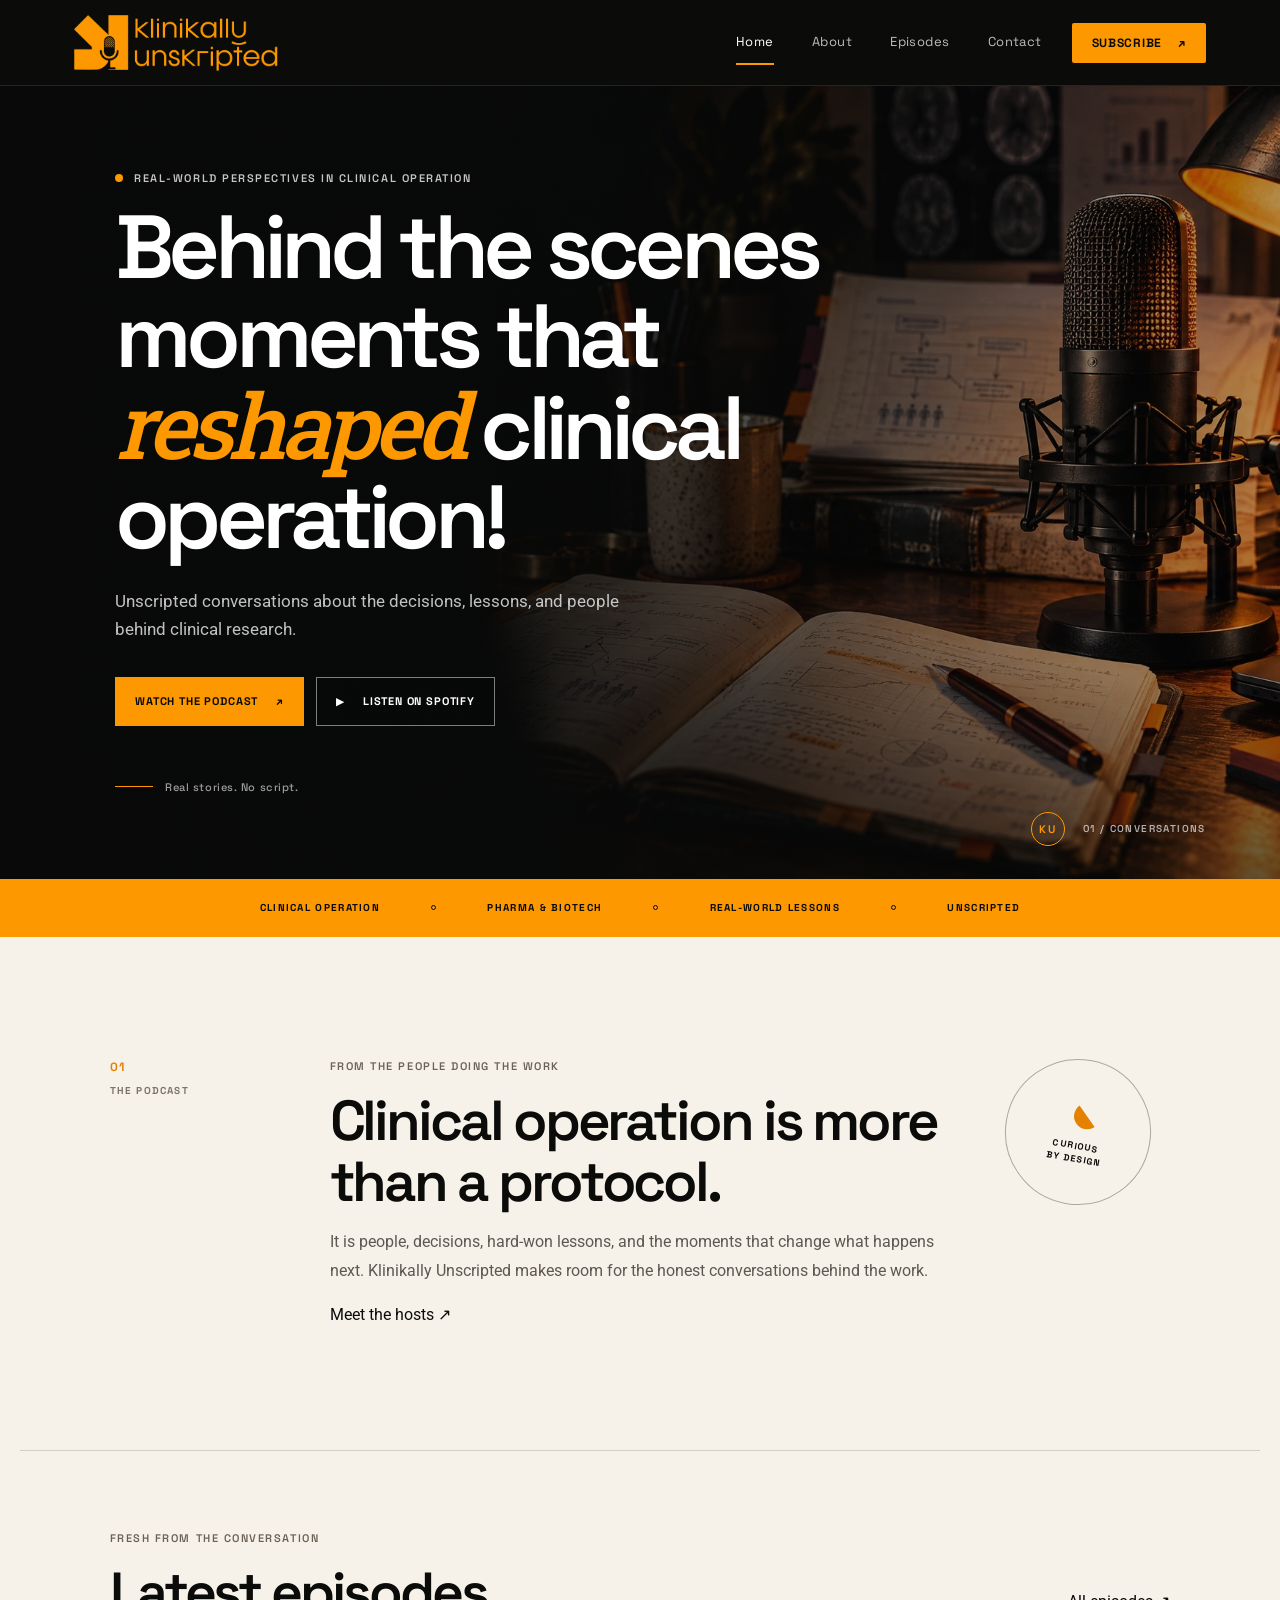
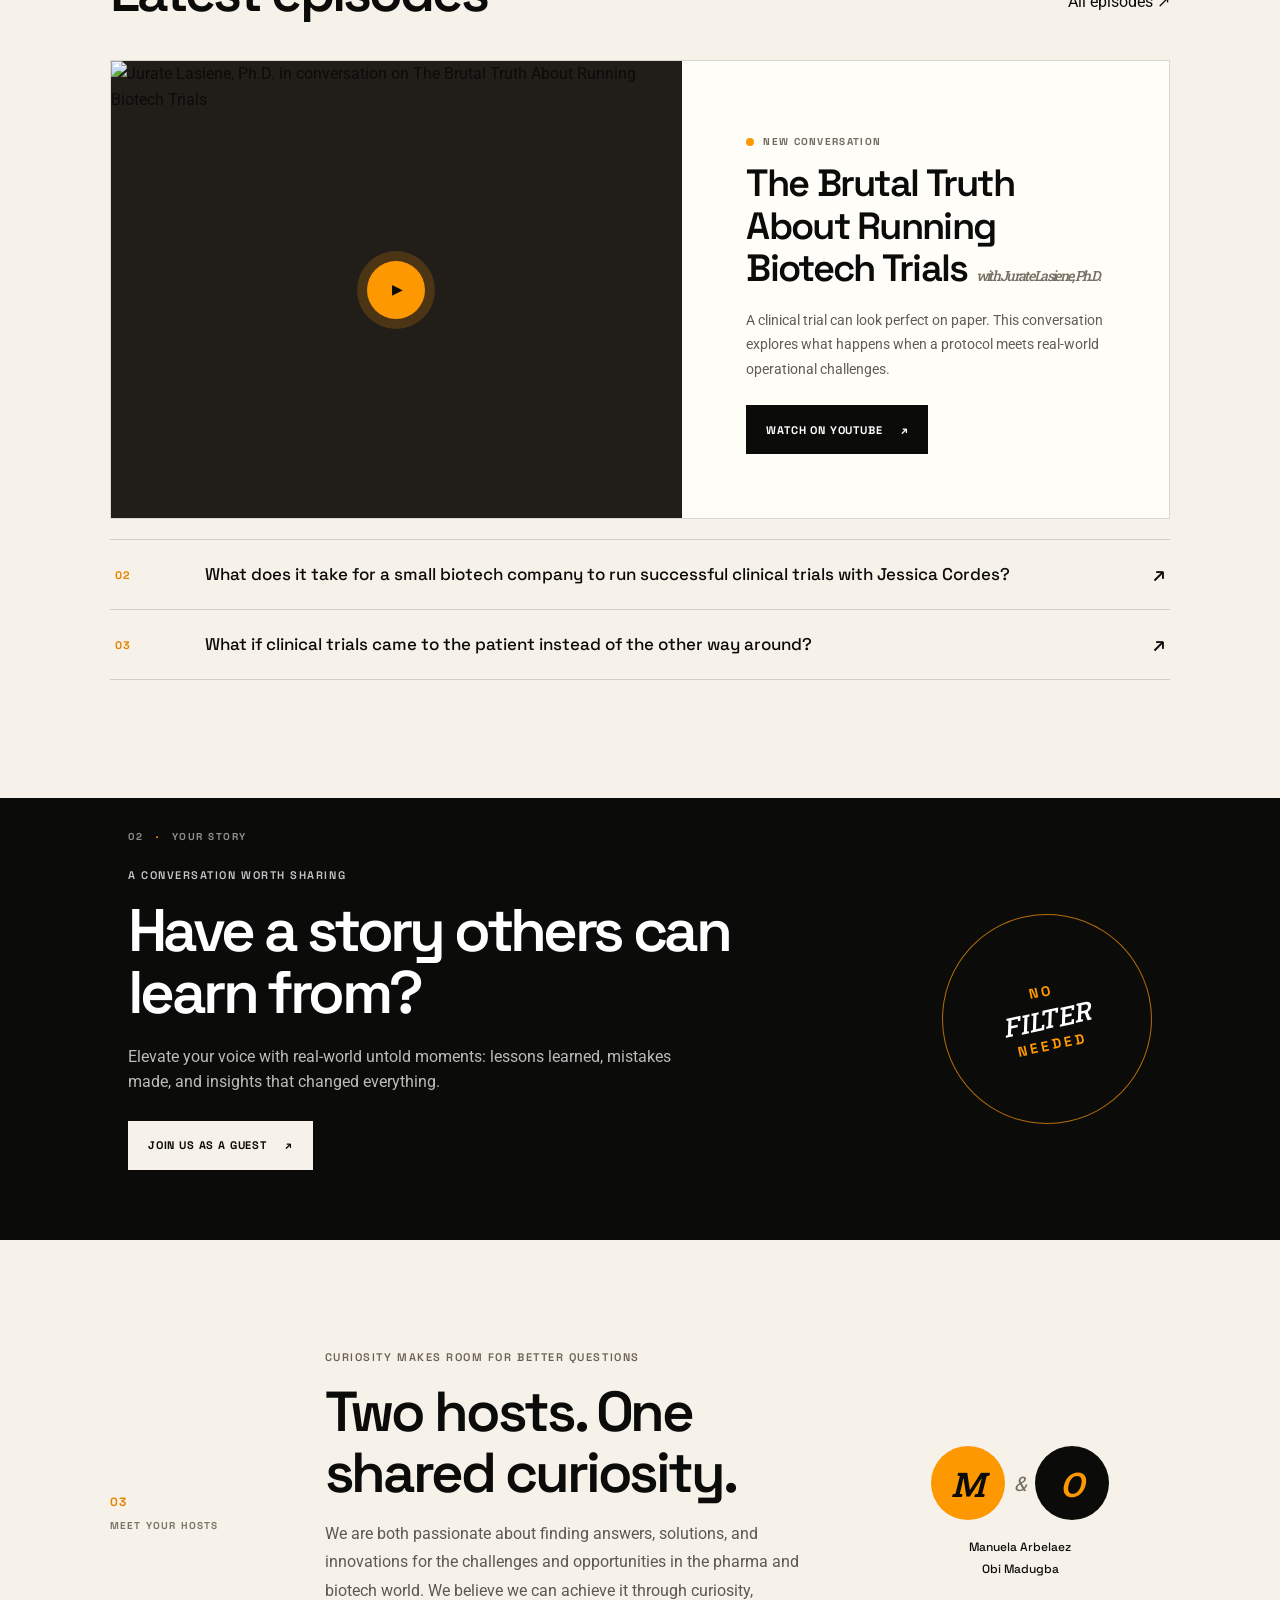
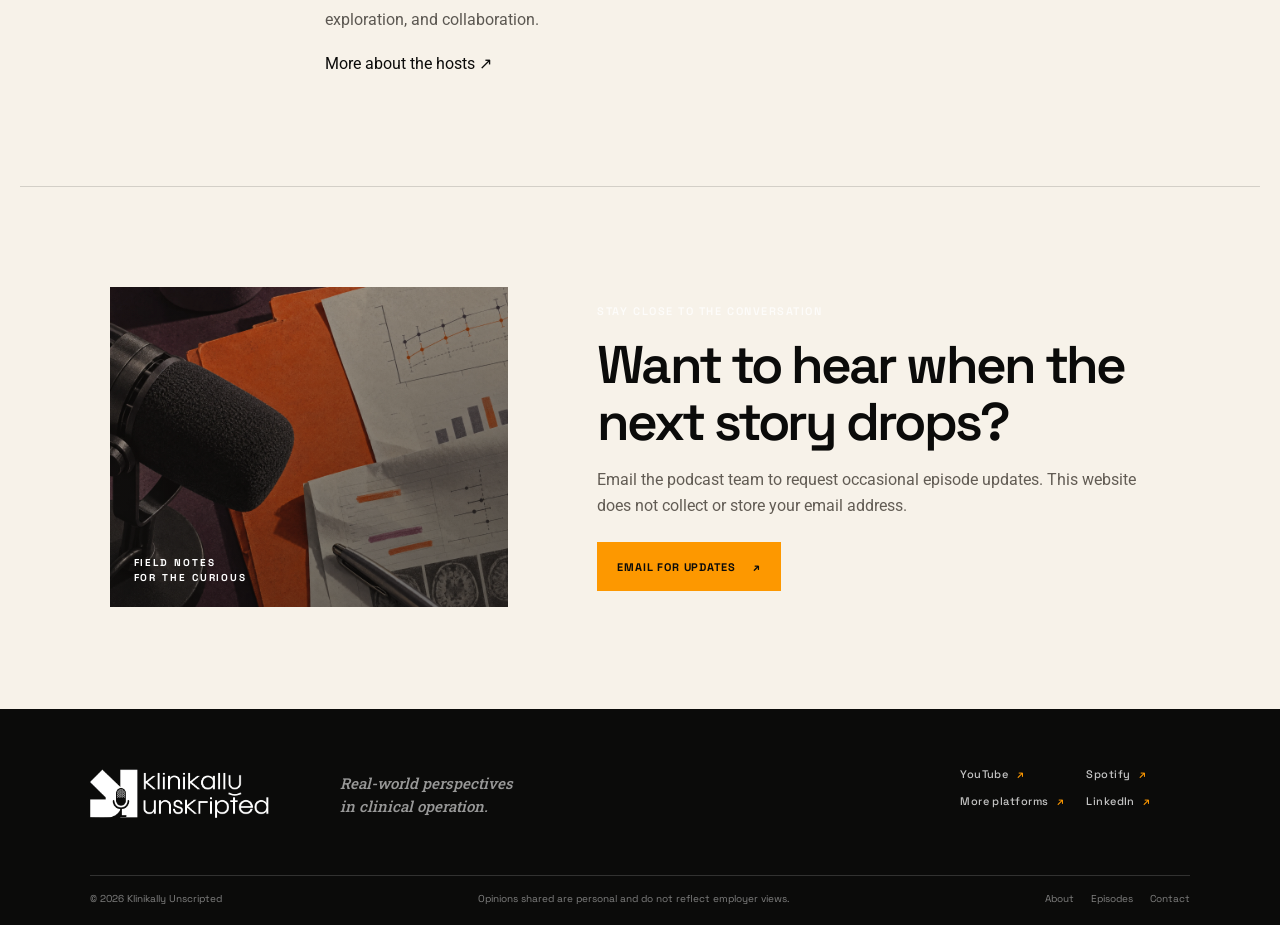
==== commit d88491a2: "Replace clinical development wording" ====
--- a/docs/index.html
+++ b/docs/index.html
@@ -3,9 +3,9 @@
 <head>
   <meta charset="utf-8">
   <meta name="viewport" content="width=device-width, initial-scale=1">
-  <title>Klinikally Unscripted | Real-World Clinical Development</title>
-  <meta name="description" content="Behind the scenes moments that reshaped clinical development. Listen to real-world conversations from Klinikally Unscripted.">
-  <meta name="keywords" content="clinical development podcast, clinical trials, biotech, pharma, real-world insights">
+  <title>Klinikally Unscripted | Real-World Clinical Operation</title>
+  <meta name="description" content="Behind the scenes moments that reshaped clinical operation. Listen to real-world conversations from Klinikally Unscripted.">
+  <meta name="keywords" content="clinical operation podcast, clinical trials, biotech, pharma, real-world insights">
   <meta name="theme-color" content="#0b0b0a">
   <meta name="robots" content="index,follow">
   <link rel="canonical" href="https://klinikallyunscripted.com/">
@@ -15,17 +15,17 @@
   <link href="https://fonts.googleapis.com/css2?family=Roboto+Slab:ital,wght@0,500;0,600;1,500&family=Roboto:wght@400;500;700&family=Space+Grotesk:wght@400;500;600;700&display=swap" rel="stylesheet">
   <link rel="stylesheet" href="/assets/site.css">
   <meta property="og:type" content="website">
-  <meta property="og:title" content="Klinikally Unscripted | Real-World Clinical Development">
-  <meta property="og:description" content="Behind the scenes moments that reshaped clinical development.">
+  <meta property="og:title" content="Klinikally Unscripted | Real-World Clinical Operation">
+  <meta property="og:description" content="Behind the scenes moments that reshaped clinical operation.">
   <meta property="og:url" content="https://klinikallyunscripted.com/">
   <meta property="og:site_name" content="Klinikally Unscripted">
   <meta property="og:image" content="https://klinikallyunscripted.com/assets/klinikally-wordmark.png">
   <meta name="twitter:card" content="summary_large_image">
-  <meta name="twitter:title" content="Klinikally Unscripted | Real-World Clinical Development">
-  <meta name="twitter:description" content="Behind the scenes moments that reshaped clinical development.">
+  <meta name="twitter:title" content="Klinikally Unscripted | Real-World Clinical Operation">
+  <meta name="twitter:description" content="Behind the scenes moments that reshaped clinical operation.">
   <meta name="twitter:image" content="https://klinikallyunscripted.com/assets/klinikally-wordmark.png">
   <script type="application/ld+json">
-    {"@context":"https://schema.org","@type":"PodcastSeries","name":"Klinikally Unscripted","description":"Real-world perspectives on pharma, biotech, and clinical development.","url":"https://klinikallyunscripted.com/","sameAs":["https://www.youtube.com/@klinikallyunscripted","https://open.spotify.com/episode/0exE9K31Cg3pl8VIpCeLCe?si=aVEsGdhORkiQsK6DX4MzBw","https://linktr.ee/klinikallyunscripted"]}
+    {"@context":"https://schema.org","@type":"PodcastSeries","name":"Klinikally Unscripted","description":"Real-world perspectives on pharma, biotech, and clinical operation.","url":"https://klinikallyunscripted.com/","sameAs":["https://www.youtube.com/@klinikallyunscripted","https://open.spotify.com/episode/0exE9K31Cg3pl8VIpCeLCe?si=aVEsGdhORkiQsK6DX4MzBw","https://linktr.ee/klinikallyunscripted"]}
   </script>
 </head>
 <body>
@@ -44,8 +44,8 @@
       <img class="hero-art" src="/assets/hero-editorial.webp" alt="" aria-hidden="true">
       <div class="hero-shade" aria-hidden="true"></div>
       <div class="hero-content">
-        <p class="eyebrow"><span class="eyebrow-dot"></span> Real-world perspectives in clinical development</p>
-        <h1>Behind the scenes moments that <em>reshaped</em> clinical development!</h1>
+        <p class="eyebrow"><span class="eyebrow-dot"></span> Real-world perspectives in clinical operation</p>
+        <h1>Behind the scenes moments that <em>reshaped</em> clinical operation!</h1>
         <p class="hero-copy">Unscripted conversations about the decisions, lessons, and people behind clinical research.</p>
         <div class="hero-actions">
           <a class="button button-orange" href="https://www.youtube.com/@klinikallyunscripted" target="_blank" rel="noopener noreferrer">Watch the podcast <span aria-hidden="true">↗</span></a>
@@ -56,13 +56,13 @@
       <div class="hero-index" aria-hidden="true"><span>KU</span><span>01 / CONVERSATIONS</span></div>
     </section>
 
-    <section class="ticker" aria-label="Podcast themes"><span>CLINICAL DEVELOPMENT</span><i></i><span>PHARMA &amp; BIOTECH</span><i></i><span>REAL-WORLD LESSONS</span><i></i><span>UNSCRIPTED</span></section>
+    <section class="ticker" aria-label="Podcast themes"><span>CLINICAL OPERATION</span><i></i><span>PHARMA &amp; BIOTECH</span><i></i><span>REAL-WORLD LESSONS</span><i></i><span>UNSCRIPTED</span></section>
 
     <section class="intro section-wrap">
       <div class="section-marker"><span>01</span><span>THE PODCAST</span></div>
       <div class="intro-copy">
         <p class="eyebrow eyebrow-dark">From the people doing the work</p>
-        <h2>Clinical development is more than a protocol.</h2>
+        <h2>Clinical operation is more than a protocol.</h2>
         <p>It is people, decisions, hard-won lessons, and the moments that change what happens next. Klinikally Unscripted makes room for the honest conversations behind the work.</p>
         <a class="text-link" href="/about/">Meet the hosts <span aria-hidden="true">↗</span></a>
       </div>
@@ -111,7 +111,7 @@
   </main>
 
   <footer class="site-footer">
-    <div class="footer-top"><a class="footer-brand" href="/" aria-label="Klinikally Unscripted home"><img src="/assets/klinikally-logo.png" alt="Klinikally Unscripted" width="180" height="53"></a><p>Real-world perspectives<br>in clinical development.</p><div class="footer-social"><a href="https://www.youtube.com/@klinikallyunscripted" target="_blank" rel="noopener noreferrer">YouTube <span aria-hidden="true">↗</span></a><a href="https://open.spotify.com/episode/0exE9K31Cg3pl8VIpCeLCe?si=aVEsGdhORkiQsK6DX4MzBw" target="_blank" rel="noopener noreferrer">Spotify <span aria-hidden="true">↗</span></a><a href="https://linktr.ee/klinikallyunscripted" target="_blank" rel="noopener noreferrer">More platforms <span aria-hidden="true">↗</span></a><a href="https://www.linkedin.com/in/obinnamadugba/" target="_blank" rel="noopener noreferrer">LinkedIn <span aria-hidden="true">↗</span></a></div></div>
+    <div class="footer-top"><a class="footer-brand" href="/" aria-label="Klinikally Unscripted home"><img src="/assets/klinikally-logo.png" alt="Klinikally Unscripted" width="180" height="53"></a><p>Real-world perspectives<br>in clinical operation.</p><div class="footer-social"><a href="https://www.youtube.com/@klinikallyunscripted" target="_blank" rel="noopener noreferrer">YouTube <span aria-hidden="true">↗</span></a><a href="https://open.spotify.com/episode/0exE9K31Cg3pl8VIpCeLCe?si=aVEsGdhORkiQsK6DX4MzBw" target="_blank" rel="noopener noreferrer">Spotify <span aria-hidden="true">↗</span></a><a href="https://linktr.ee/klinikallyunscripted" target="_blank" rel="noopener noreferrer">More platforms <span aria-hidden="true">↗</span></a><a href="https://www.linkedin.com/in/obinnamadugba/" target="_blank" rel="noopener noreferrer">LinkedIn <span aria-hidden="true">↗</span></a></div></div>
     <div class="footer-bottom"><span>© <span data-year>2026</span> Klinikally Unscripted</span><span>Opinions shared are personal and do not reflect employer views.</span><nav aria-label="Footer navigation"><a href="/about/">About</a><a href="/episodes/">Episodes</a><a href="/contact/">Contact</a></nav></div>
   </footer>
   <script src="/assets/site.js" defer></script>
